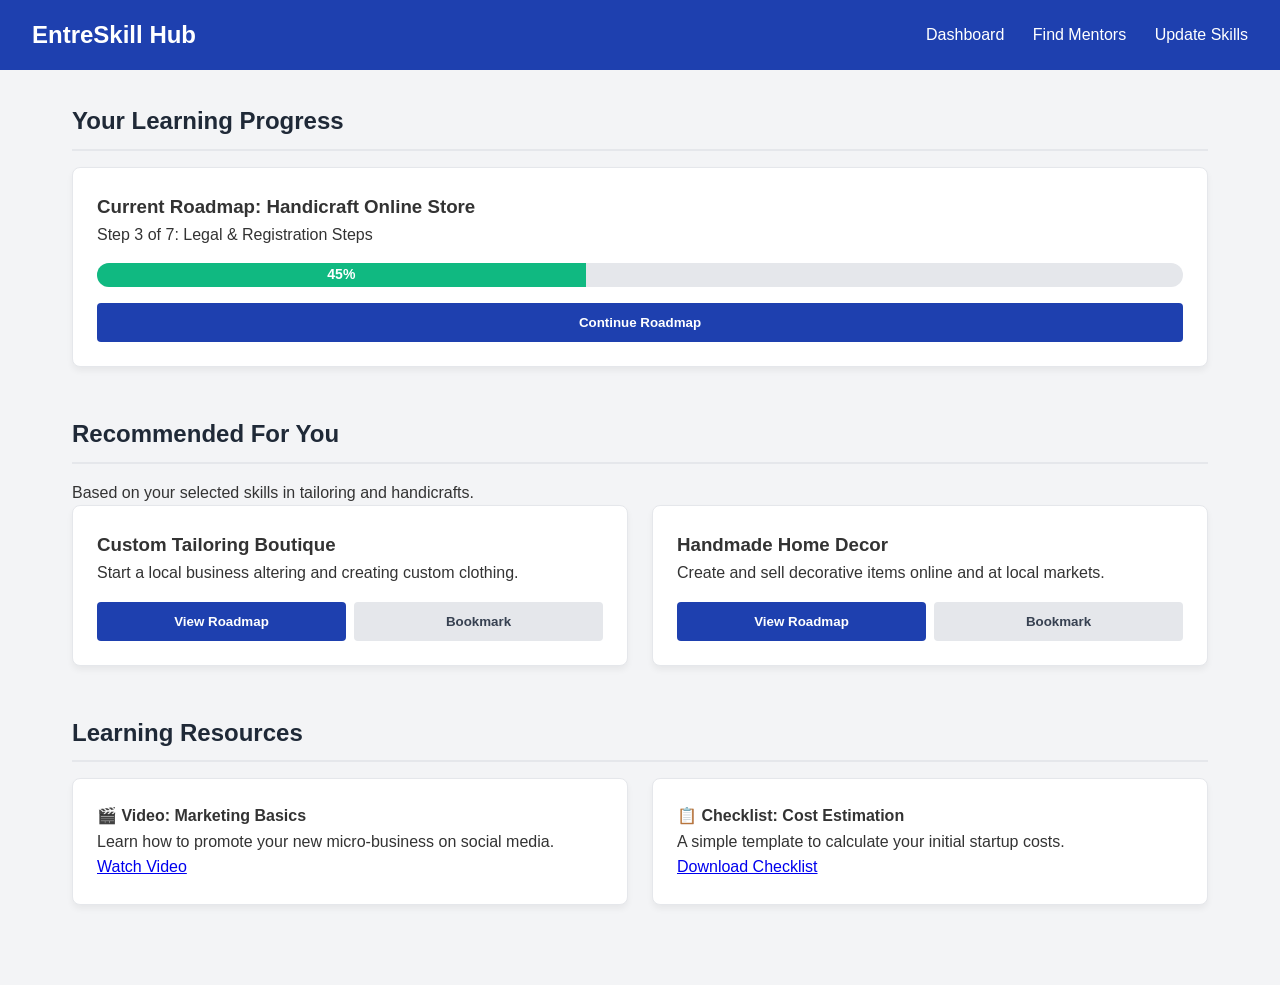
==== index.html @ ab53e3cb "Initial commit for frontend" ====
<!DOCTYPE html>
<html lang="en">
<head>
    <meta charset="UTF-8">
    <meta name="viewport" content="width=device-width, initial-scale=1.0">
    <title>Dashboard - EntreSkill Hub</title>
    <link rel="stylesheet" href="style.css">
</head>
<body>

    <nav class="navbar">
        <h1>EntreSkill Hub</h1>
        <div class="nav-links">
            <a href="index.html">Dashboard</a>
            <a href="mentors.html">Find Mentors</a>
            <a href="profiling.html">Update Skills</a>
        </div>
    </nav>

    <main class="container">
        
        <section class="dashboard-section">
            <h2>Your Learning Progress</h2>
            <div class="progress-card">
                <h3>Current Roadmap: Handicraft Online Store</h3>
                <p>Step 3 of 7: Legal & Registration Steps</p>
                
                <div class="progress-bar-background">
                    <div class="progress-bar-fill" style="width: 45%;">45%</div>
                </div>
                
                <button class="action-btn">Continue Roadmap</button>
            </div>
        </section>

        <section class="dashboard-section">
            <h2>Recommended For You</h2>
            <p>Based on your selected skills in tailoring and handicrafts.</p>
            
            <div class="card-grid">
                <div class="idea-card">
                    <h3>Custom Tailoring Boutique</h3>
                    <p>Start a local business altering and creating custom clothing.</p>
                    <div class="card-buttons">
                        <button class="action-btn">View Roadmap</button>
                        <button class="save-btn" onclick="saveIdea(this)">Bookmark</button>
                    </div>
                </div>

                <div class="idea-card">
                    <h3>Handmade Home Decor</h3>
                    <p>Create and sell decorative items online and at local markets.</p>
                    <div class="card-buttons">
                        <button class="action-btn">View Roadmap</button>
                        <button class="save-btn" onclick="saveIdea(this)">Bookmark</button>
                    </div>
                </div>
            </div>
        </section>

        <section class="dashboard-section">
            <h2>Learning Resources</h2>
            
            <div class="card-grid">
                <div class="resource-card">
                    <h4>🎬 Video: Marketing Basics</h4>
                    <p>Learn how to promote your new micro-business on social media.</p>
                    <a href="#" class="resource-link">Watch Video</a>
                </div>

                <div class="resource-card">
                    <h4>📋 Checklist: Cost Estimation</h4>
                    <p>A simple template to calculate your initial startup costs.</p>
                    <a href="#" class="resource-link">Download Checklist</a>
                </div>
            </div>
        </section>

    </main>

    <script src="script.js"></script>
</body>
</html>
---- style.css ----
/* 1. Base Setup & Reset */
* {
    margin: 0;
    padding: 0;
    box-sizing: border-box; /* Makes sure padding doesn't mess up widths */
    font-family: 'Segoe UI', Tahoma, Geneva, Verdana, sans-serif;
}

body {
    background-color: #f3f4f6; /* A soft, professional light gray */
    color: #333;
    line-height: 1.6;
}

.container {
    max-width: 1200px;
    margin: 0 auto;
    padding: 2rem;
}

/* 2. Navigation Bar */
.navbar {
    background-color: #1e40af; /* Deep trust-building blue */
    color: white;
    padding: 1rem 2rem;
    display: flex;
    justify-content: space-between;
    align-items: center;
}

.nav-links a {
    color: white;
    text-decoration: none;
    margin-left: 1.5rem;
    font-weight: 500;
}

.nav-links a:hover {
    text-decoration: underline; /* Visual feedback when hovering */
}

/* 3. Forms (Registration & Profiling) */
form {
    background: white;
    padding: 2rem;
    border-radius: 8px;
    box-shadow: 0 4px 6px rgba(0,0,0,0.05);
    max-width: 500px;
    margin-top: 1rem;
}

label {
    display: block;
    margin-bottom: 0.5rem;
    font-weight: 600;
}

input[type="text"], 
input[type="email"], 
input[type="password"], 
select {
    width: 100%;
    padding: 0.75rem;
    margin-bottom: 1.5rem;
    border: 1px solid #ccc;
    border-radius: 4px;
}

input[type="checkbox"] {
    margin-right: 0.5rem;
    transform: scale(1.2); /* Makes the checkbox slightly larger and easier to click */
}

/* 4. Dashboard Sections & Cards */
.dashboard-section {
    margin-bottom: 3rem;
}

.dashboard-section h2 {
    color: #1f2937;
    border-bottom: 2px solid #e5e7eb; /* Adds a nice divider line under headers */
    padding-bottom: 0.5rem;
    margin-bottom: 1rem;
}

.card-grid {
    display: flex;
    flex-wrap: wrap; /* Pushes cards to the next row if the screen is too small */
    gap: 1.5rem;
}

.idea-card, .resource-card, .progress-card {
    background: white;
    padding: 1.5rem;
    border-radius: 8px;
    box-shadow: 0 4px 6px rgba(0,0,0,0.05);
    flex: 1 1 300px; /* Tells the cards to grow, but shrink no smaller than 300px */
    border: 1px solid #e5e7eb;
}

/* 5. Buttons */
button {
    padding: 0.75rem 1.5rem;
    border: none;
    border-radius: 4px;
    cursor: pointer;
    font-weight: bold;
    width: 100%;
    transition: 0.3s; /* Makes color changes smooth */
}

button[type="submit"], .action-btn {
    background-color: #1e40af;
    color: white;
}

button[type="submit"]:hover, .action-btn:hover {
    background-color: #1e3a8a; /* Slightly darker blue on hover */
}

.card-buttons {
    display: flex;
    gap: 0.5rem;
    margin-top: 1rem;
}

.save-btn {
    background-color: #e5e7eb;
    color: #374151;
}

/* This is the class Javascript will add to turn the button green */
.save-btn.saved {
    background-color: #10b981; 
    color: white;
}

/* 6. Progress Bar */
.progress-bar-background {
    background-color: #e5e7eb;
    border-radius: 999px;
    height: 1.5rem;
    width: 100%;
    margin: 1rem 0;
    overflow: hidden;
}

.progress-bar-fill {
    background-color: #10b981; /* Green fill */
    height: 100%;
    color: white;
    text-align: center;
    font-size: 0.875rem;
    font-weight: bold;
}
/* Fix to put checkboxes and labels on the same line */
.checkbox-wrapper {
    display: flex;
    align-items: center; /* Vertically centers the box with the text */
    margin-bottom: 1rem;
}

.checkbox-wrapper label {
    display: inline; /* This forces the label to share the line */
    margin-bottom: 0; /* Removes extra spacing */
    margin-left: 0.5rem; /* Adds a tiny gap between the box and the text */
    font-weight: normal; /* Makes it look slightly cleaner next to a box */
}

.checkbox-wrapper input[type="checkbox"] {
    margin-bottom: 0; /* Prevents the box from floating weirdly */
}
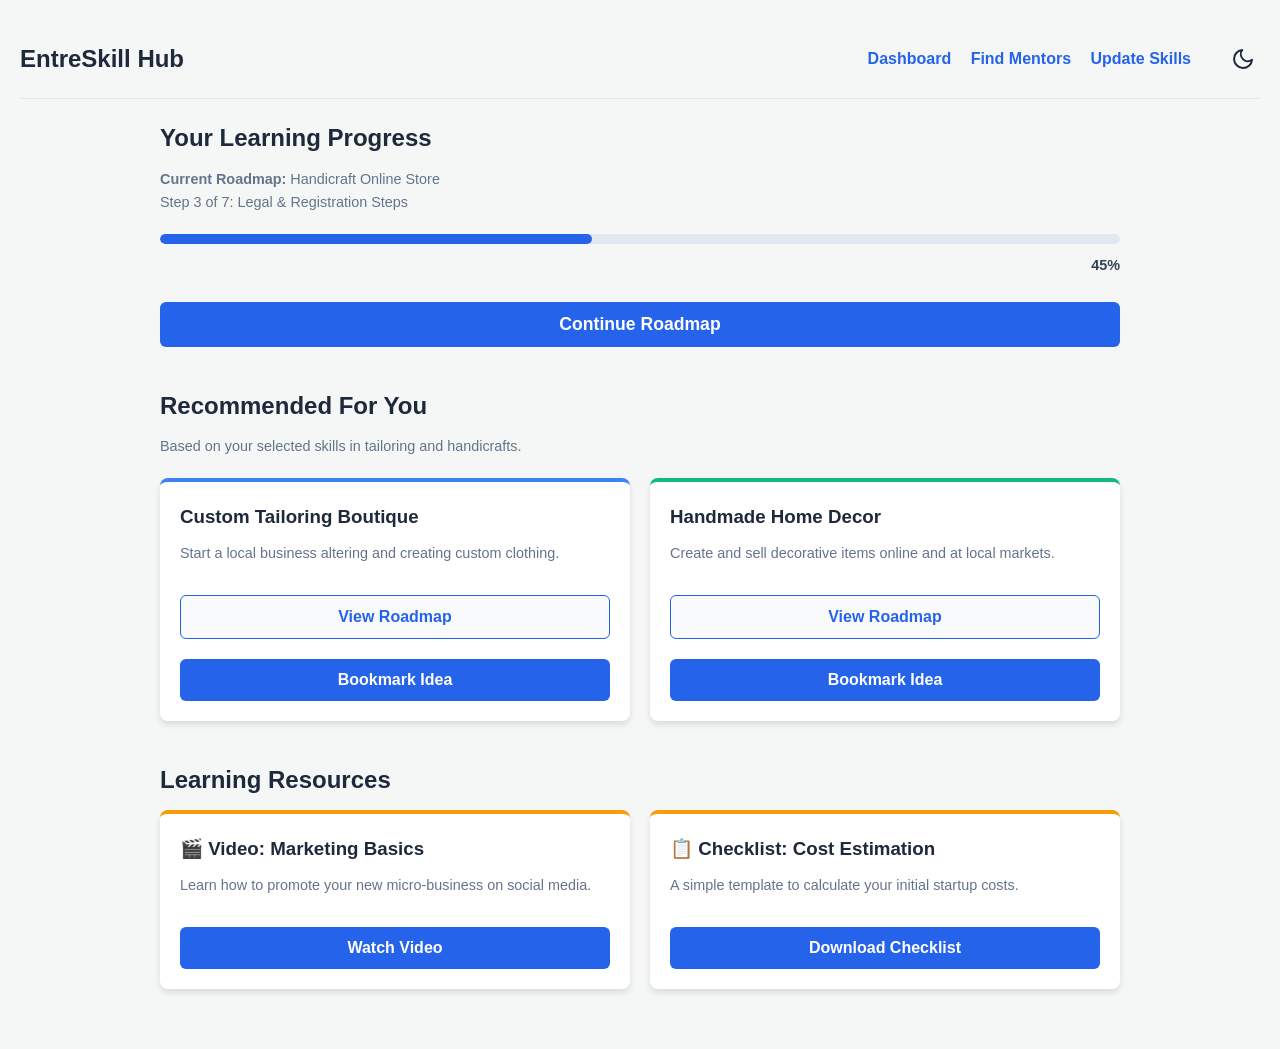
==== commit cfbc593e: "Refactored to modular JS and finalized UI" ====
--- a/index.html
+++ b/index.html
@@ -3,81 +3,75 @@
 <head>
     <meta charset="UTF-8">
     <meta name="viewport" content="width=device-width, initial-scale=1.0">
-    <title>Dashboard - EntreSkill Hub</title>
+    <title>Home - EntreSkill Hub</title>
     <link rel="stylesheet" href="style.css">
 </head>
-<body>
+<body class="dashboard-page"> <div class="universal-nav">
+        <h2>EntreSkill Hub</h2>
+        <div class="nav-right-controls">
+            <div class="links">
+                <a href="dashboard.html" class="nav-link">Dashboard</a>
+                <a href="mentors.html" class="nav-link">Find Mentors</a>
+                <a href="profiling.html" class="nav-link">Update Skills</a>
+            </div>
+            <button id="theme-toggle" class="theme-icon-btn nav-toggle-btn" aria-label="Toggle Theme">
+                <svg class="sun-icon" xmlns="http://www.w3.org/2000/svg" width="24" height="24" viewBox="0 0 24 24" fill="none" stroke="currentColor" stroke-width="2" stroke-linecap="round" stroke-linejoin="round"><circle cx="12" cy="12" r="5"></circle><line x1="12" y1="1" x2="12" y2="3"></line><line x1="12" y1="21" x2="12" y2="23"></line><line x1="4.22" y1="4.22" x2="5.64" y2="5.64"></line><line x1="18.36" y1="18.36" x2="19.78" y2="19.78"></line><line x1="1" y1="12" x2="3" y2="12"></line><line x1="21" y1="12" x2="23" y2="12"></line><line x1="4.22" y1="19.78" x2="5.64" y2="18.36"></line><line x1="18.36" y1="5.64" x2="19.78" y2="4.22"></line></svg>
+                <svg class="moon-icon" xmlns="http://www.w3.org/2000/svg" width="24" height="24" viewBox="0 0 24 24" fill="none" stroke="currentColor" stroke-width="2" stroke-linecap="round" stroke-linejoin="round"><path d="M21 12.79A9 9 0 1 1 11.21 3 7 7 0 0 0 21 12.79z"></path></svg>
+            </button>
+        </div>
+    </div>
 
-    <nav class="navbar">
-        <h1>EntreSkill Hub</h1>
-        <div class="nav-links">
-            <a href="index.html">Dashboard</a>
-            <a href="mentors.html">Find Mentors</a>
-            <a href="profiling.html">Update Skills</a>
+    <div id="toast-message" class="toast hidden"></div>
+
+    <div class="page-container">
+        
+        <h2 class="page-title title-margin">Your Learning Progress</h2>
+        <p><strong>Current Roadmap:</strong> Handicraft Online Store<br>Step 3 of 7: Legal & Registration Steps</p>
+        
+        <div class="progress-track">
+            <div class="progress-fill"></div>
         </div>
-    </nav>
+        <p class="progress-text">45%</p>
+        
+        <button class="btn btn-full">Continue Roadmap</button>
 
-    <main class="container">
+        <h2 class="page-title title-margin">Recommended For You</h2>
+        <p class="text-margin">Based on your selected skills in tailoring and handicrafts.</p>
         
-        <section class="dashboard-section">
-            <h2>Your Learning Progress</h2>
-            <div class="progress-card">
-                <h3>Current Roadmap: Handicraft Online Store</h3>
-                <p>Step 3 of 7: Legal & Registration Steps</p>
-                
-                <div class="progress-bar-background">
-                    <div class="progress-bar-fill" style="width: 45%;">45%</div>
-                </div>
-                
-                <button class="action-btn">Continue Roadmap</button>
+        <div class="grid section-margin">
+            <div class="idea-card border-blue">
+                <h3 class="title-margin">Custom Tailoring Boutique</h3>
+                <p>Start a local business altering and creating custom clothing.</p>
+                <button class="btn btn-outline">View Roadmap</button>
+                <button class="btn" onclick="saveIdeaToDB('Custom Tailoring Boutique')">Bookmark Idea</button>
             </div>
-        </section>
+            
+            <div class="idea-card border-green">
+                <h3 class="title-margin">Handmade Home Decor</h3>
+                <p>Create and sell decorative items online and at local markets.</p>
+                <button class="btn btn-outline">View Roadmap</button>
+                <button class="btn" onclick="saveIdeaToDB('Handmade Home Decor')">Bookmark Idea</button>
+            </div>
+        </div>
 
-        <section class="dashboard-section">
-            <h2>Recommended For You</h2>
-            <p>Based on your selected skills in tailoring and handicrafts.</p>
+        <h2 class="page-title title-margin">Learning Resources</h2>
+        <div class="resource-grid">
+            <div class="idea-card border-yellow resource-card">
+                <h3 class="title-margin">🎬 Video: Marketing Basics</h3>
+                <p>Learn how to promote your new micro-business on social media.</p>
+                <button class="btn">Watch Video</button>
+            </div>
             
-            <div class="card-grid">
-                <div class="idea-card">
-                    <h3>Custom Tailoring Boutique</h3>
-                    <p>Start a local business altering and creating custom clothing.</p>
-                    <div class="card-buttons">
-                        <button class="action-btn">View Roadmap</button>
-                        <button class="save-btn" onclick="saveIdea(this)">Bookmark</button>
-                    </div>
-                </div>
+            <div class="idea-card border-yellow resource-card">
+                <h3 class="title-margin">📋 Checklist: Cost Estimation</h3>
+                <p>A simple template to calculate your initial startup costs.</p>
+                <button class="btn">Download Checklist</button>
+            </div>
+        </div>
 
-                <div class="idea-card">
-                    <h3>Handmade Home Decor</h3>
-                    <p>Create and sell decorative items online and at local markets.</p>
-                    <div class="card-buttons">
-                        <button class="action-btn">View Roadmap</button>
-                        <button class="save-btn" onclick="saveIdea(this)">Bookmark</button>
-                    </div>
-                </div>
-            </div>
-        </section>
+    </div>
 
-        <section class="dashboard-section">
-            <h2>Learning Resources</h2>
-            
-            <div class="card-grid">
-                <div class="resource-card">
-                    <h4>🎬 Video: Marketing Basics</h4>
-                    <p>Learn how to promote your new micro-business on social media.</p>
-                    <a href="#" class="resource-link">Watch Video</a>
-                </div>
-
-                <div class="resource-card">
-                    <h4>📋 Checklist: Cost Estimation</h4>
-                    <p>A simple template to calculate your initial startup costs.</p>
-                    <a href="#" class="resource-link">Download Checklist</a>
-                </div>
-            </div>
-        </section>
-
-    </main>
-
-    <script src="script.js"></script>
+    <script src="global.js" defer></script>
+    <script src="dashboard.js" defer></script>
 </body>
 </html>
--- a/style.css
+++ b/style.css
@@ -1,172 +1,382 @@
-/* 1. Base Setup & Reset */
+/* ========================================== */
+/* 1. GLOBAL BASE & TYPOGRAPHY                */
+/* ========================================== */
 * {
     margin: 0;
     padding: 0;
-    box-sizing: border-box; /* Makes sure padding doesn't mess up widths */
-    font-family: 'Segoe UI', Tahoma, Geneva, Verdana, sans-serif;
-}
-
-body {
-    background-color: #f3f4f6; /* A soft, professional light gray */
+    box-sizing: border-box; /* Keeps padding inside the width */
+}
+
+/* Default Body (Centers the Auth Page) */
+body { 
+    font-family: Arial, 'Segoe UI', sans-serif; 
+    background-color: #f4f7f6; 
     color: #333;
     line-height: 1.6;
-}
-
-.container {
-    max-width: 1200px;
-    margin: 0 auto;
-    padding: 2rem;
-}
-
-/* 2. Navigation Bar */
-.navbar {
-    background-color: #1e40af; /* Deep trust-building blue */
-    color: white;
-    padding: 1rem 2rem;
-    display: flex;
-    justify-content: space-between;
-    align-items: center;
-}
-
-.nav-links a {
-    color: white;
-    text-decoration: none;
-    margin-left: 1.5rem;
-    font-weight: 500;
-}
-
-.nav-links a:hover {
-    text-decoration: underline; /* Visual feedback when hovering */
-}
-
-/* 3. Forms (Registration & Profiling) */
-form {
-    background: white;
-    padding: 2rem;
-    border-radius: 8px;
-    box-shadow: 0 4px 6px rgba(0,0,0,0.05);
-    max-width: 500px;
-    margin-top: 1rem;
-}
-
-label {
-    display: block;
-    margin-bottom: 0.5rem;
-    font-weight: 600;
-}
-
+    display: flex; 
+    justify-content: center; 
+    align-items: center; 
+    min-height: 100vh; 
+}
+
+/* Override Flexbox for all other dashboard/internal pages */
+body.dashboard-page, 
+body.mentor-page, 
+body.admin-page, 
+body.progress-page, 
+body.roadmap-page { 
+    display: block !important; 
+    padding: 20px; 
+}
+
+h2 { margin-top: 0; color: #1e293b; }
+p { color: #64748b; font-size: 0.9em; margin-bottom: 20px; }
+.hidden { display: none; }
+
+
+/* ========================================== */
+/* 2. GLOBAL FORMS, INPUTS & BUTTONS          */
+/* ========================================== */
+
+/* Standardized Text Inputs */
 input[type="text"], 
 input[type="email"], 
 input[type="password"], 
 select {
     width: 100%;
-    padding: 0.75rem;
-    margin-bottom: 1.5rem;
+    padding: 12px;
+    margin: 10px 0;
     border: 1px solid #ccc;
-    border-radius: 4px;
-}
-
-input[type="checkbox"] {
-    margin-right: 0.5rem;
-    transform: scale(1.2); /* Makes the checkbox slightly larger and easier to click */
-}
-
-/* 4. Dashboard Sections & Cards */
-.dashboard-section {
-    margin-bottom: 3rem;
-}
-
-.dashboard-section h2 {
-    color: #1f2937;
-    border-bottom: 2px solid #e5e7eb; /* Adds a nice divider line under headers */
-    padding-bottom: 0.5rem;
-    margin-bottom: 1rem;
-}
-
-.card-grid {
+    border-radius: 6px;
+    font-size: 1em;
+}
+
+/* Checkbox and Radio Adjustments */
+input[type="checkbox"], 
+input[type="radio"] {
+    width: auto; 
+    margin: 0 10px 0 0; 
+    cursor: pointer;
+    transform: scale(1.2);
+}
+
+/* Standardized Buttons */
+button { 
+    width: 100%; 
+    padding: 12px 15px; 
+    border: none; 
+    border-radius: 6px; 
+    cursor: pointer; 
+    font-weight: bold; 
+    background-color: #2563eb; 
+    color: white; 
+    font-size: 1em;
+    transition: 0.3s ease; 
+    margin-top: 10px; 
+}
+
+button:hover { 
+    background-color: #1d4ed8; 
+}
+
+/* Used when an idea is successfully saved */
+button.saved, .btn-accept { background-color: #10b981 !important; color: white; }
+button.saved:hover, .btn-accept:hover { background-color: #059669 !important; }
+
+.btn-decline, .btn-reject { background: #ef4444 !important; color: white; }
+.btn-decline:hover, .btn-reject:hover { background: #dc2626 !important; }
+
+/* Custom Pop-up Notification (Toast) */
+.toast {
+    position: fixed;
+    top: 20px;
+    left: 50%;
+    transform: translateX(-50%);
+    padding: 15px 25px;
+    border-radius: 8px;
+    color: white;
+    font-weight: bold;
+    box-shadow: 0 4px 10px rgba(0,0,0,0.2);
+    z-index: 1000;
+    transition: opacity 0.4s ease, top 0.4s ease;
+    text-align: center;
+    min-width: 250px;
+}
+.toast.hidden { opacity: 0; top: -50px; pointer-events: none; }
+.toast.success { background-color: #10b981; } 
+.toast.error { background-color: #ef4444; }   
+
+
+/* ========================================== */
+/* 3. AUTHENTICATION PAGE (auth.html)         */
+/* ========================================== */
+.auth-container { 
+    background: white; 
+    padding: 40px 30px; 
+    border-radius: 10px; 
+    box-shadow: 0 10px 15px rgba(0,0,0,0.1); 
+    width: 100%; 
+    max-width: 550px; 
+    text-align: center; 
+}
+
+.password-wrapper { position: relative; width: 100%; margin: 10px 0; }
+.password-wrapper input { margin: 0; padding-right: 40px; }
+.toggle-password {
+    position: absolute; right: 12px; top: 50%; transform: translateY(-50%);
+    cursor: pointer; display: flex; align-items: center; transition: 0.3s;
+}
+.toggle-password:hover { opacity: 0.7; }
+
+.toggle-text { margin-top: 20px; font-size: 0.9em; color: #555; }
+.toggle-text a { color: #2563eb; cursor: pointer; text-decoration: none; font-weight: bold; }
+.toggle-text a:hover { text-decoration: underline; }
+
+.divider { margin: 20px 0; color: #aaa; font-size: 0.9em; position: relative; }
+.divider::before, .divider::after { content: ""; position: absolute; top: 50%; width: 40%; height: 1px; background: #ddd; }
+.divider::before { left: 0; }
+.divider::after { right: 0; }
+
+.google-btn { background-color: white; color: #333; border: 1px solid #ccc; display: flex; justify-content: center; align-items: center; gap: 10px; }
+.google-btn:hover { background-color: #f8fafc; }
+
+
+/* ========================================== */
+/* 4. DASHBOARD & NAVIGATION                  */
+/* ========================================== */
+.nav { margin-bottom: 30px; }
+.nav a { margin-right: 15px; text-decoration: none; color: #2563eb; font-weight: bold; }
+
+.grid { display: grid; grid-template-columns: repeat(auto-fit, minmax(300px, 1fr)); gap: 20px; }
+.idea-card { background: white; padding: 20px; border-radius: 8px; box-shadow: 0 4px 6px rgba(0,0,0,0.1); }
+.idea-card h3 { color: #1e293b; margin-top: 0; }
+.video-container { margin: 15px 0; }
+iframe { width: 100%; height: 200px; border-radius: 6px; border: none; }
+
+
+/* ========================================== */
+/* 5. MENTOR PORTAL                           */
+/* ========================================== */
+.mentor-nav { background: #1e293b; padding: 20px; box-shadow: 0 2px 4px rgba(0,0,0,0.05); margin-bottom: 20px; color: white; display: flex; justify-content: space-between; align-items: center;}
+.mentor-nav h2 { margin: 0; color: white; }
+.mentor-nav .links a { margin-left: 20px; text-decoration: none; color: #94a3b8; font-weight: bold; transition: 0.2s; }
+.mentor-nav .links a:hover { color: white; }
+
+.mentor-container { display: flex; gap: 30px; max-width: 1000px; margin: 40px auto; padding: 0 20px; flex-wrap: wrap; }
+.panel { flex: 1; min-width: 300px; background: white; padding: 25px; border-radius: 10px; box-shadow: 0 4px 6px rgba(0,0,0,0.1); }
+.panel h3 { border-bottom: 2px solid #10b981; padding-bottom: 10px; color: #1e293b; margin-top: 0; }
+
+.request-card { background: #f8fafc; padding: 15px; margin-bottom: 15px; border-left: 4px solid #f59e0b; border-radius: 4px; transition: 0.3s; }
+.request-card h4 { margin: 0 0 5px 0; color: #334155; }
+.request-card p { margin: 0 0 5px 0; font-size: 0.9em; color: #64748b; }
+.btn-group { display: flex; gap: 10px; margin-top: 15px; }
+
+
+/* ========================================== */
+/* 6. ADMIN DASHBOARD                         */
+/* ========================================== */
+body.admin-page { background-color: #f1f5f9; }
+.admin-nav { background: #7463c1; padding: 20px; box-shadow: 0 2px 4px rgba(0,0,0,0.1); margin-bottom: 20px; color: white; display: flex; justify-content: space-between; align-items: center;}
+.admin-nav h2 { margin: 0; color: #f8fafc; font-size: 1.5em; }
+.admin-nav .links a { margin-left: 20px; text-decoration: none; color: #94a3b8; font-weight: bold; transition: 0.2s; }
+.admin-nav .links a:hover { color: white; }
+
+.admin-container { max-width: 1100px; margin: 0 auto; padding: 20px; }
+.stats-grid { display: flex; gap: 20px; margin-bottom: 30px; flex-wrap: wrap; }
+.stat-card { flex: 1; min-width: 200px; background: white; padding: 20px; border-radius: 8px; border-top: 4px solid #3b82f6; box-shadow: 0 4px 6px rgba(0,0,0,0.05); text-align: center; }
+.stat-card.blue { border-top-color: #3b82f6; }
+.stat-card.green { border-top-color: #10b981; }
+.stat-card.yellow { border-top-color: #f59e0b; }
+.stat-card h3 { margin: 0; color: #64748b; font-size: 1em; text-transform: uppercase; }
+.stat-card .number { font-size: 2.5em; font-weight: bold; color: #0f172a; margin: 10px 0 0 0; }
+
+.admin-panels { display: flex; gap: 30px; flex-wrap: wrap; }
+.admin-list-item { display: flex; justify-content: space-between; align-items: center; padding: 15px 0; border-bottom: 1px solid #f1f5f9; }
+.admin-list-item:last-child { border-bottom: none; }
+.user-info h4 { margin: 0 0 5px 0; color: #334155; }
+.user-info p { margin: 0; font-size: 0.85em; color: #64748b; }
+
+
+/* ========================================== */
+/* 7. PROGRESS & ROADMAP PAGES                */
+/* ========================================== */
+.progress-container { display: flex; flex-wrap: wrap; gap: 30px; max-width: 1000px; margin: 40px auto; padding: 0 20px; }
+.progress-column { flex: 1; min-width: 300px; background: white; padding: 20px; border-radius: 10px; box-shadow: 0 4px 6px rgba(0,0,0,0.1); }
+.progress-column h3 { border-bottom: 2px solid #2563eb; padding-bottom: 10px; color: #1e293b; }
+.item-card { background: #f8fafc; padding: 15px; margin-bottom: 15px; border-left: 4px solid #10b981; border-radius: 4px; }
+.item-card h4 { margin: 0 0 5px 0; color: #334155; }
+.item-card p { margin: 0; font-size: 0.85em; color: #64748b; }
+
+.roadmap-container { max-width: 800px; margin: 40px auto; background: white; padding: 30px; border-radius: 10px; box-shadow: 0 4px 10px rgba(0,0,0,0.1); }
+#roadmap-title { color: #1e293b; margin-top: 0; }
+#roadmap-intro { color: #64748b; font-size: 1.1em; margin-bottom: 30px; border-bottom: 1px solid #e2e8f0; padding-bottom: 20px; }
+.step-card { border-left: 4px solid #2563eb; background: #f8fafc; padding: 15px 20px; margin-bottom: 20px; border-radius: 4px; }
+.step-card h3 { margin-top: 0; color: #1e293b; display: flex; align-items: center; gap: 10px; font-size: 1.2em; }
+.step-number { background: #2563eb; color: white; border-radius: 50%; min-width: 30px; height: 30px; display: flex; justify-content: center; align-items: center; font-size: 0.9em; }
+.step-card p { margin-bottom: 0; line-height: 1.5; color: #334155; }
+
+
+/* ========================================== */
+/* 8. GLOBAL THEME MANAGER (DARK MODE)        */
+/* ========================================== */
+
+/* The Sun/Moon Toggle Button */
+.theme-icon-btn { background: transparent; border: none; cursor: pointer; color: #1e293b; display: flex; align-items: center; justify-content: center; padding: 8px; border-radius: 50%; width: auto; margin: 0; }
+.theme-icon-btn:hover { background-color: rgba(0, 0, 0, 0.1); }
+.sun-icon { display: none; }
+.moon-icon { display: block; }
+
+/* The Dark Mode Overrides */
+body.dark-mode { background-color: #0f172a !important; color: #f8fafc !important; }
+body.dark-mode h1, body.dark-mode h2, body.dark-mode h3, body.dark-mode p, body.dark-mode span { color: #f8fafc !important; }
+
+/* Making all the white cards/boxes turn dark */
+body.dark-mode .idea-card,
+body.dark-mode .auth-container,
+body.dark-mode .panel,
+body.dark-mode .stat-card,
+body.dark-mode .progress-column, 
+body.dark-mode .roadmap-container {
+    background-color: #1e293b !important;
+    box-shadow: 0 4px 10px rgba(0, 0, 0, 0.5) !important;
+    border: 1px solid #334155 !important;
+}
+
+/* Secondary dark backgrounds for inner elements */
+body.dark-mode .item-card, 
+body.dark-mode .step-card,
+body.dark-mode .request-card { 
+    background-color: #0f172a !important; 
+    color: #f8fafc; 
+}
+
+/* Fix text and links in dark mode */
+body.dark-mode .nav a { color: #60a5fa !important; }
+body.dark-mode .item-card h4, body.dark-mode .step-card h3 { color: #f8fafc !important; }
+body.dark-mode .progress-column h3 { border-bottom-color: #3b82f6; }
+body.dark-mode #roadmap-intro { border-bottom-color: #334155; }
+
+/* Switch the Icon in dark mode */
+body.dark-mode .theme-icon-btn { color: #f8fafc; }
+body.dark-mode .theme-icon-btn:hover { background-color: rgba(255, 255, 255, 0.1); }
+body.dark-mode .sun-icon { display: block; }
+body.dark-mode .moon-icon { display: none; }
+
+/* Fix for the Google Button in Dark Mode (Prevents invisible text) */
+body.dark-mode .google-btn {
+    background-color: #334155 !important;
+    color: #f8fafc !important;
+    border-color: #475569 !important;
+}
+
+body.dark-mode .google-btn:hover {
+    background-color: #475569 !important;
+}
+
+/* (Optional) If you are using the official Google iframe snippet in auth.html */
+body.dark-mode .g_id_signin iframe {
+    color-scheme: light; /* Forces the iframe to keep its original text color so it doesn't vanish */
+}
+/* ========================================== */
+/* 9. UNIVERSAL UTILITY CLASSES               */
+/* ========================================== */
+
+/* Universal Navigation Layout */
+.universal-nav { 
+    display: flex; 
+    justify-content: space-between; 
+    align-items: center; 
+    background: transparent; 
+    padding: 20px 0; 
+    margin-bottom: 20px; 
+    border-bottom: 1px solid #e2e8f0; 
+}
+.universal-nav h2 { margin: 0; font-size: 1.5em; }
+.nav-right-controls { display: flex; align-items: center; gap: 20px; }
+.nav-link { text-decoration: none; font-weight: bold; margin-right: 15px; color: #2563eb; }
+.nav-link.active { color: #10b981; }
+
+/* Main Centered Content Container */
+.page-container { 
+    max-width: 1000px; 
+    margin: 0 auto; 
+    padding: 0 20px; 
+}
+.page-title { margin-bottom: 10px; }
+
+/* Floating Dark Mode Button (For Login/Register) */
+.floating-toggle-container { 
+    position: absolute; 
+    top: 20px; 
+    right: 20px; 
+}
+.nav-toggle-btn { margin: 0; padding: 5px; }
+
+/* Clean Form Groups */
+.input-group { text-align: left; margin-bottom: 5px; }
+.input-group label { font-weight: bold; }
+
+/* Mentor Card Colored Borders */
+.border-blue { border-top: 4px solid #3b82f6; }
+.border-green { border-top: 4px solid #10b981; }
+.border-yellow { border-top: 4px solid #f59e0b; }
+
+/* Progress Bar Styles */
+.progress-track {
+    background: #e2e8f0;
+    border-radius: 8px;
+    height: 10px;
+    width: 100%;
+    margin-bottom: 10px;
+    overflow: hidden;
+}
+.progress-fill {
+    background: #2563eb;
+    height: 10px;
+    border-radius: 8px;
+    width: 45%; /* This can be updated dynamically via JavaScript later */
+}
+.progress-text {
+    text-align: right;
+    font-weight: bold;
+    margin-bottom: 15px;
+    color: #334155;
+}
+
+/* Specific Button Styles */
+.btn-full {
+    width: 100%;
+    margin-bottom: 40px;
+    padding: 12px;
+    font-size: 1.1em;
+}
+.btn-outline {
+    margin-bottom: 10px;
+    background: #f8fafc;
+    color: #2563eb;
+    border: 1px solid #2563eb;
+}
+.btn-outline:hover {
+    background: #e2e8f0;
+}
+
+/* Layout & Spacing Classes */
+.section-margin { margin-bottom: 40px; }
+.text-margin { margin-bottom: 20px; }
+.title-margin { margin-bottom: 10px; }
+.resource-grid {
     display: flex;
-    flex-wrap: wrap; /* Pushes cards to the next row if the screen is too small */
-    gap: 1.5rem;
-}
-
-.idea-card, .resource-card, .progress-card {
-    background: white;
-    padding: 1.5rem;
-    border-radius: 8px;
-    box-shadow: 0 4px 6px rgba(0,0,0,0.05);
-    flex: 1 1 300px; /* Tells the cards to grow, but shrink no smaller than 300px */
-    border: 1px solid #e5e7eb;
-}
-
-/* 5. Buttons */
-button {
-    padding: 0.75rem 1.5rem;
-    border: none;
-    border-radius: 4px;
-    cursor: pointer;
-    font-weight: bold;
-    width: 100%;
-    transition: 0.3s; /* Makes color changes smooth */
-}
-
-button[type="submit"], .action-btn {
-    background-color: #1e40af;
-    color: white;
-}
-
-button[type="submit"]:hover, .action-btn:hover {
-    background-color: #1e3a8a; /* Slightly darker blue on hover */
-}
-
-.card-buttons {
-    display: flex;
-    gap: 0.5rem;
-    margin-top: 1rem;
-}
-
-.save-btn {
-    background-color: #e5e7eb;
-    color: #374151;
-}
-
-/* This is the class Javascript will add to turn the button green */
-.save-btn.saved {
-    background-color: #10b981; 
-    color: white;
-}
-
-/* 6. Progress Bar */
-.progress-bar-background {
-    background-color: #e5e7eb;
-    border-radius: 999px;
-    height: 1.5rem;
-    width: 100%;
-    margin: 1rem 0;
-    overflow: hidden;
-}
-
-.progress-bar-fill {
-    background-color: #10b981; /* Green fill */
-    height: 100%;
-    color: white;
-    text-align: center;
-    font-size: 0.875rem;
-    font-weight: bold;
-}
-/* Fix to put checkboxes and labels on the same line */
-.checkbox-wrapper {
-    display: flex;
-    align-items: center; /* Vertically centers the box with the text */
-    margin-bottom: 1rem;
-}
-
-.checkbox-wrapper label {
-    display: inline; /* This forces the label to share the line */
-    margin-bottom: 0; /* Removes extra spacing */
-    margin-left: 0.5rem; /* Adds a tiny gap between the box and the text */
-    font-weight: normal; /* Makes it look slightly cleaner next to a box */
-}
-
-.checkbox-wrapper input[type="checkbox"] {
-    margin-bottom: 0; /* Prevents the box from floating weirdly */
-}+    gap: 20px;
+    flex-wrap: wrap;
+    margin-bottom: 40px;
+}
+.resource-card {
+    flex: 1;
+    min-width: 250px;
+}
+
+/* Dark Mode Overrides for the new elements */
+body.dark-mode .progress-track { background: #334155; }
+body.dark-mode .progress-text { color: #f8fafc; }
+body.dark-mode .btn-outline { background: transparent; color: #60a5fa; border-color: #60a5fa; }
+body.dark-mode .btn-outline:hover { background: rgba(96, 165, 250, 0.1); }
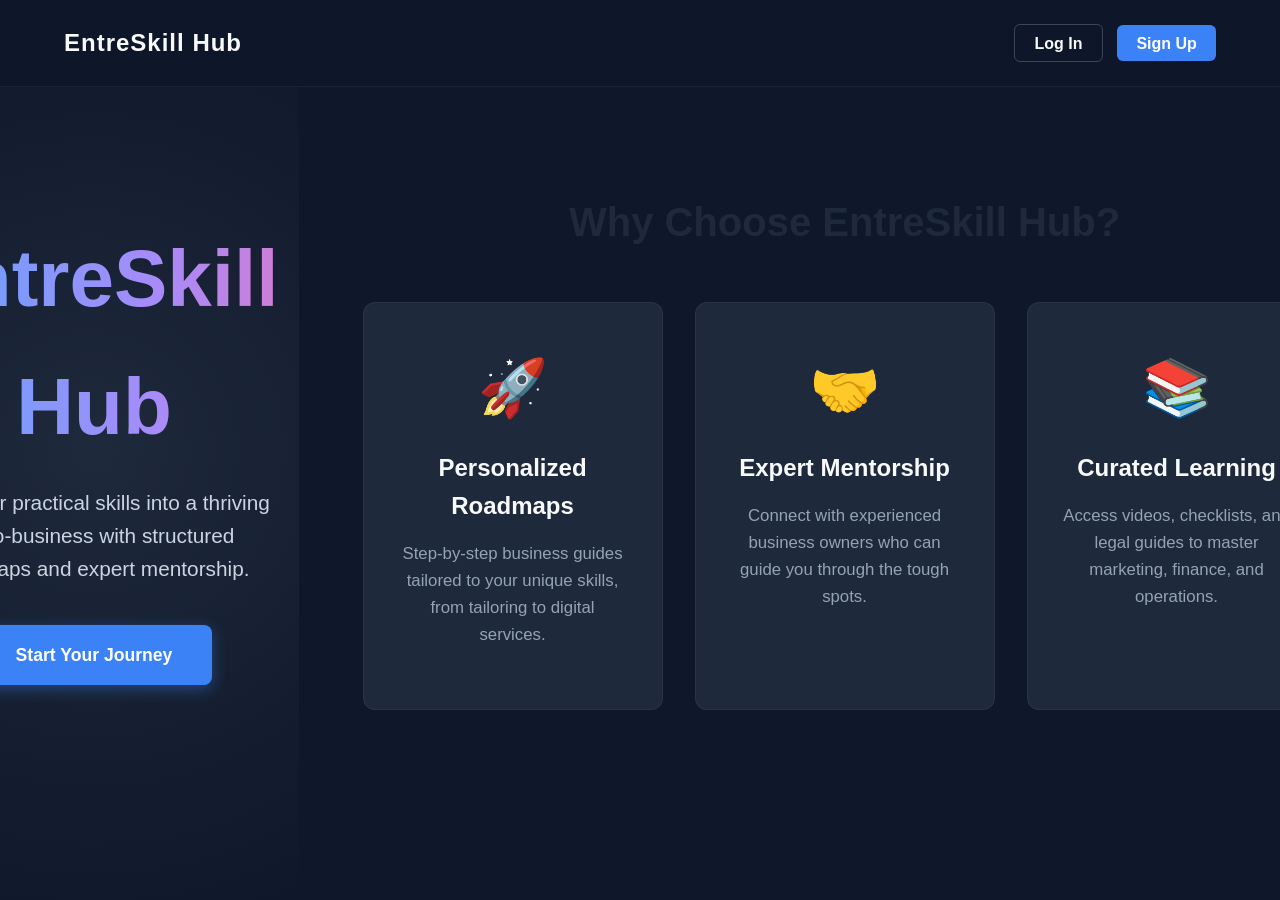
==== commit 610ea36f: "Added Google Auth to Register and updated home page" ====
--- a/index.html
+++ b/index.html
@@ -3,75 +3,51 @@
 <head>
     <meta charset="UTF-8">
     <meta name="viewport" content="width=device-width, initial-scale=1.0">
-    <title>Home - EntreSkill Hub</title>
-    <link rel="stylesheet" href="style.css">
+    <title>EntreSkill Hub | Skill-to-Startup Platform</title>
+    <link rel="stylesheet" href="style.css"> 
 </head>
-<body class="dashboard-page"> <div class="universal-nav">
-        <h2>EntreSkill Hub</h2>
-        <div class="nav-right-controls">
-            <div class="links">
-                <a href="dashboard.html" class="nav-link">Dashboard</a>
-                <a href="mentors.html" class="nav-link">Find Mentors</a>
-                <a href="profiling.html" class="nav-link">Update Skills</a>
+<body class="landing-page">
+
+    <nav class="navbar">
+        <div class="logo">EntreSkill Hub</div>
+        <div class="nav-links">
+            <a href="auth.html" class="nav-btn login-btn">Log In</a>
+            <a href="register.html" class="nav-btn signup-btn">Sign Up</a>
+        </div>
+        
+    </nav>
+
+    <header class="hero">
+        <div class="hero-content">
+            <h1 class="animated-title">EntreSkill Hub</h1>
+            <p class="tagline">Turn your practical skills into a thriving micro-business with structured roadmaps and expert mentorship.</p>
+            <div class="cta-buttons">
+                <a href="register.html" class="btn btn-primary">Start Your Journey</a>
+                
+        </div>
+    </header>
+
+    <section id="features" class="features-section">
+        <h2>Why Choose EntreSkill Hub?</h2>
+        <div class="feature-grid">
+            <div class="feature-card">
+                <div class="icon">🚀</div>
+                <h3>Personalized Roadmaps</h3>
+                <p>Step-by-step business guides tailored to your unique skills, from tailoring to digital services.</p>
             </div>
-            <button id="theme-toggle" class="theme-icon-btn nav-toggle-btn" aria-label="Toggle Theme">
-                <svg class="sun-icon" xmlns="http://www.w3.org/2000/svg" width="24" height="24" viewBox="0 0 24 24" fill="none" stroke="currentColor" stroke-width="2" stroke-linecap="round" stroke-linejoin="round"><circle cx="12" cy="12" r="5"></circle><line x1="12" y1="1" x2="12" y2="3"></line><line x1="12" y1="21" x2="12" y2="23"></line><line x1="4.22" y1="4.22" x2="5.64" y2="5.64"></line><line x1="18.36" y1="18.36" x2="19.78" y2="19.78"></line><line x1="1" y1="12" x2="3" y2="12"></line><line x1="21" y1="12" x2="23" y2="12"></line><line x1="4.22" y1="19.78" x2="5.64" y2="18.36"></line><line x1="18.36" y1="5.64" x2="19.78" y2="4.22"></line></svg>
-                <svg class="moon-icon" xmlns="http://www.w3.org/2000/svg" width="24" height="24" viewBox="0 0 24 24" fill="none" stroke="currentColor" stroke-width="2" stroke-linecap="round" stroke-linejoin="round"><path d="M21 12.79A9 9 0 1 1 11.21 3 7 7 0 0 0 21 12.79z"></path></svg>
-            </button>
-        </div>
-    </div>
-
-    <div id="toast-message" class="toast hidden"></div>
-
-    <div class="page-container">
-        
-        <h2 class="page-title title-margin">Your Learning Progress</h2>
-        <p><strong>Current Roadmap:</strong> Handicraft Online Store<br>Step 3 of 7: Legal & Registration Steps</p>
-        
-        <div class="progress-track">
-            <div class="progress-fill"></div>
-        </div>
-        <p class="progress-text">45%</p>
-        
-        <button class="btn btn-full">Continue Roadmap</button>
-
-        <h2 class="page-title title-margin">Recommended For You</h2>
-        <p class="text-margin">Based on your selected skills in tailoring and handicrafts.</p>
-        
-        <div class="grid section-margin">
-            <div class="idea-card border-blue">
-                <h3 class="title-margin">Custom Tailoring Boutique</h3>
-                <p>Start a local business altering and creating custom clothing.</p>
-                <button class="btn btn-outline">View Roadmap</button>
-                <button class="btn" onclick="saveIdeaToDB('Custom Tailoring Boutique')">Bookmark Idea</button>
+            <div class="feature-card">
+                <div class="icon">🤝</div>
+                <h3>Expert Mentorship</h3>
+                <p>Connect with experienced business owners who can guide you through the tough spots.</p>
             </div>
-            
-            <div class="idea-card border-green">
-                <h3 class="title-margin">Handmade Home Decor</h3>
-                <p>Create and sell decorative items online and at local markets.</p>
-                <button class="btn btn-outline">View Roadmap</button>
-                <button class="btn" onclick="saveIdeaToDB('Handmade Home Decor')">Bookmark Idea</button>
+            <div class="feature-card">
+                <div class="icon">📚</div>
+                <h3>Curated Learning</h3>
+                <p>Access videos, checklists, and legal guides to master marketing, finance, and operations.</p>
             </div>
         </div>
-
-        <h2 class="page-title title-margin">Learning Resources</h2>
-        <div class="resource-grid">
-            <div class="idea-card border-yellow resource-card">
-                <h3 class="title-margin">🎬 Video: Marketing Basics</h3>
-                <p>Learn how to promote your new micro-business on social media.</p>
-                <button class="btn">Watch Video</button>
-            </div>
-            
-            <div class="idea-card border-yellow resource-card">
-                <h3 class="title-margin">📋 Checklist: Cost Estimation</h3>
-                <p>A simple template to calculate your initial startup costs.</p>
-                <button class="btn">Download Checklist</button>
-            </div>
-        </div>
-
-    </div>
-
+    </section>
     <script src="global.js" defer></script>
-    <script src="dashboard.js" defer></script>
+    <script src="landing.js" defer></script>
 </body>
 </html>
--- a/style.css
+++ b/style.css
@@ -379,4 +379,164 @@
 body.dark-mode .progress-track { background: #334155; }
 body.dark-mode .progress-text { color: #f8fafc; }
 body.dark-mode .btn-outline { background: transparent; color: #60a5fa; border-color: #60a5fa; }
-body.dark-mode .btn-outline:hover { background: rgba(96, 165, 250, 0.1); }+body.dark-mode .btn-outline:hover { background: rgba(96, 165, 250, 0.1); }
+
+/* =========================================
+   LANDING PAGE STYLES 
+   ========================================= */
+.landing-page {
+    margin: 0;
+    padding: 0;
+    font-family: 'Segoe UI', Tahoma, Geneva, Verdana, sans-serif;
+    background-color: #0f172a; /* Deep modern dark blue */
+    color: #f8fafc;
+    scroll-behavior: smooth;
+}
+
+/* Navbar */
+.landing-page .navbar {
+    display: flex;
+    justify-content: space-between;
+    align-items: center;
+    padding: 1.5rem 5%;
+    background: rgba(15, 23, 42, 0.9);
+    backdrop-filter: blur(10px);
+    position: fixed;
+    top: 0;
+    width: 100%;
+    box-sizing: border-box;
+    z-index: 1000;
+    border-bottom: 1px solid rgba(255,255,255,0.05);
+}
+.landing-page .logo {
+    font-size: 1.5rem;
+    font-weight: 800;
+    letter-spacing: 1px;
+}
+.landing-page .nav-btn {
+    text-decoration: none;
+    padding: 0.6rem 1.2rem;
+    border-radius: 6px;
+    font-weight: bold;
+    margin-left: 10px;
+    transition: all 0.3s ease;
+}
+.landing-page .login-btn {
+    color: #f8fafc;
+    border: 1px solid rgba(255,255,255,0.2);
+}
+.landing-page .login-btn:hover { background: rgba(255,255,255,0.1); }
+.landing-page .signup-btn {
+    background: #3b82f6; /* Bright Blue */
+    color: white;
+}
+.landing-page .signup-btn:hover { background: #2563eb; }
+
+/* Hero Section */
+.landing-page .hero {
+    height: 100vh;
+    display: flex;
+    flex-direction: column;
+    justify-content: center;
+    align-items: center;
+    text-align: center;
+    padding: 0 20px;
+    background: radial-gradient(circle at center, #1e293b 0%, #0f172a 100%);
+}
+.landing-page .animated-title {
+    font-size: 5rem;
+    margin-bottom: 15px;
+    /* This creates the animated gradient text effect */
+    background: linear-gradient(90deg, #60a5fa, #a78bfa, #f472b6, #60a5fa);
+    -webkit-background-clip: text;
+    -webkit-text-fill-color: transparent;
+    background-size: 200% auto;
+    animation: textShine 4s linear infinite;
+}
+.landing-page .tagline {
+    font-size: 1.3rem;
+    color: #cbd5e1;
+    max-width: 600px;
+    margin-bottom: 40px;
+    line-height: 1.6;
+    opacity: 0;
+    transform: translateY(20px);
+    animation: fadeUp 1s ease forwards 0.5s;
+}
+.landing-page .cta-buttons {
+    opacity: 0;
+    transform: translateY(20px);
+    animation: fadeUp 1s ease forwards 0.8s;
+}
+.landing-page .btn {
+    display: inline-block;
+    text-decoration: none;
+    padding: 1rem 2.5rem;
+    border-radius: 8px;
+    font-size: 1.1rem;
+    font-weight: 600;
+    margin: 0 10px;
+    transition: transform 0.2s, box-shadow 0.2s;
+}
+.landing-page .btn-primary {
+    background: #3b82f6;
+    color: white;
+    box-shadow: 0 4px 15px rgba(59, 130, 246, 0.4);
+}
+.landing-page .btn-primary:hover {
+    transform: translateY(-3px);
+    box-shadow: 0 6px 20px rgba(59, 130, 246, 0.6);
+}
+.landing-page .btn-secondary {
+    background: #1e293b;
+    color: white;
+    border: 1px solid rgba(255,255,255,0.1);
+}
+.landing-page .btn-secondary:hover { background: #334155; }
+
+/* Features Section */
+.landing-page .features-section {
+    padding: 6rem 5%;
+    text-align: center;
+}
+.landing-page .features-section h2 {
+    font-size: 2.5rem;
+    margin-bottom: 3rem;
+}
+.landing-page .feature-grid {
+    display: grid;
+    grid-template-columns: repeat(auto-fit, minmax(300px, 1fr));
+    gap: 2rem;
+    max-width: 1200px;
+    margin: 0 auto;
+}
+.landing-page .feature-card {
+    background: #1e293b;
+    padding: 2.5rem 2rem;
+    border-radius: 12px;
+    border: 1px solid rgba(255,255,255,0.05);
+    transition: transform 0.3s, box-shadow 0.3s;
+    opacity: 0; /* Hidden initially for JS animation */
+    transform: translateY(30px);
+}
+.landing-page .feature-card.visible {
+    opacity: 1;
+    transform: translateY(0);
+    transition: all 0.8s ease;
+}
+.landing-page .feature-card:hover {
+    transform: translateY(-8px);
+    box-shadow: 0 15px 30px rgba(0,0,0,0.4);
+}
+.landing-page .feature-card .icon { font-size: 3.5rem; margin-bottom: 1rem; }
+.landing-page .feature-card h3 { font-size: 1.5rem; margin-bottom: 1rem; color: #f8fafc; }
+.landing-page .feature-card p { color: #94a3b8; line-height: 1.6; font-size: 1.05rem; }
+
+/* Animation Keyframes */
+@keyframes textShine {
+    to { background-position: 200% center; }
+}
+@keyframes fadeUp {
+    to { opacity: 1; transform: translateY(0); }
+}
+
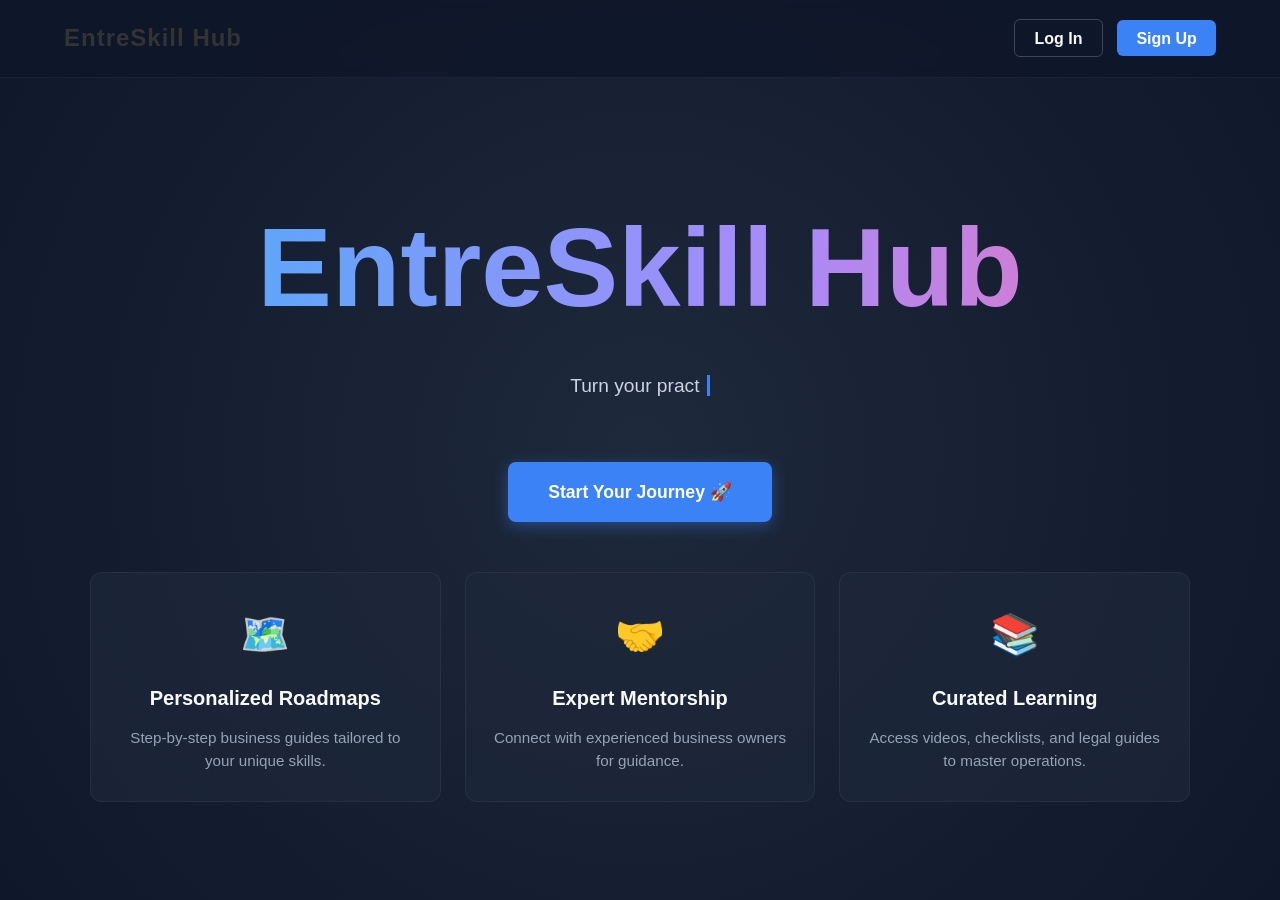
==== commit ef60c02a: "Added roles" ====
--- a/index.html
+++ b/index.html
@@ -14,39 +14,35 @@
             <a href="auth.html" class="nav-btn login-btn">Log In</a>
             <a href="register.html" class="nav-btn signup-btn">Sign Up</a>
         </div>
-        
     </nav>
 
     <header class="hero">
         <div class="hero-content">
             <h1 class="animated-title">EntreSkill Hub</h1>
-            <p class="tagline">Turn your practical skills into a thriving micro-business with structured roadmaps and expert mentorship.</p>
-            <div class="cta-buttons">
-                <a href="register.html" class="btn btn-primary">Start Your Journey</a>
-                
+            <p class="tagline"></p> <div class="cta-buttons">
+                <a href="register.html" class="btn btn-primary">Start Your Journey 🚀</a>
+            </div>
         </div>
-    </header>
 
-    <section id="features" class="features-section">
-        <h2>Why Choose EntreSkill Hub?</h2>
         <div class="feature-grid">
             <div class="feature-card">
-                <div class="icon">🚀</div>
+                <div class="icon">🗺️</div>
                 <h3>Personalized Roadmaps</h3>
-                <p>Step-by-step business guides tailored to your unique skills, from tailoring to digital services.</p>
+                <p>Step-by-step business guides tailored to your unique skills.</p>
             </div>
             <div class="feature-card">
                 <div class="icon">🤝</div>
                 <h3>Expert Mentorship</h3>
-                <p>Connect with experienced business owners who can guide you through the tough spots.</p>
+                <p>Connect with experienced business owners for guidance.</p>
             </div>
             <div class="feature-card">
                 <div class="icon">📚</div>
                 <h3>Curated Learning</h3>
-                <p>Access videos, checklists, and legal guides to master marketing, finance, and operations.</p>
+                <p>Access videos, checklists, and legal guides to master operations.</p>
             </div>
         </div>
-    </section>
+    </header>
+
     <script src="global.js" defer></script>
     <script src="landing.js" defer></script>
 </body>
--- a/style.css
+++ b/style.css
@@ -381,16 +381,16 @@
 body.dark-mode .btn-outline { background: transparent; color: #60a5fa; border-color: #60a5fa; }
 body.dark-mode .btn-outline:hover { background: rgba(96, 165, 250, 0.1); }
 
-/* =========================================
-   LANDING PAGE STYLES 
+//* =========================================
+   LANDING PAGE STYLES (SINGLE SCREEN NO-SCROLL)
    ========================================= */
 .landing-page {
     margin: 0;
     padding: 0;
     font-family: 'Segoe UI', Tahoma, Geneva, Verdana, sans-serif;
-    background-color: #0f172a; /* Deep modern dark blue */
+    background-color: #0f172a;
     color: #f8fafc;
-    scroll-behavior: smooth;
+    overflow-x: hidden;
 }
 
 /* Navbar */
@@ -398,7 +398,7 @@
     display: flex;
     justify-content: space-between;
     align-items: center;
-    padding: 1.5rem 5%;
+    padding: 1.2rem 5%;
     background: rgba(15, 23, 42, 0.9);
     backdrop-filter: blur(10px);
     position: fixed;
@@ -408,135 +408,140 @@
     z-index: 1000;
     border-bottom: 1px solid rgba(255,255,255,0.05);
 }
-.landing-page .logo {
-    font-size: 1.5rem;
-    font-weight: 800;
-    letter-spacing: 1px;
-}
-.landing-page .nav-btn {
-    text-decoration: none;
-    padding: 0.6rem 1.2rem;
-    border-radius: 6px;
-    font-weight: bold;
-    margin-left: 10px;
-    transition: all 0.3s ease;
-}
-.landing-page .login-btn {
-    color: #f8fafc;
-    border: 1px solid rgba(255,255,255,0.2);
-}
+.landing-page .logo { font-size: 1.5rem; font-weight: 800; letter-spacing: 1px; }
+.landing-page .nav-btn { text-decoration: none; padding: 0.6rem 1.2rem; border-radius: 6px; font-weight: bold; margin-left: 10px; transition: all 0.3s ease; }
+.landing-page .login-btn { color: #f8fafc; border: 1px solid rgba(255,255,255,0.2); }
 .landing-page .login-btn:hover { background: rgba(255,255,255,0.1); }
-.landing-page .signup-btn {
-    background: #3b82f6; /* Bright Blue */
-    color: white;
-}
+.landing-page .signup-btn { background: #3b82f6; color: white; }
 .landing-page .signup-btn:hover { background: #2563eb; }
 
-/* Hero Section */
+/* Hero Section (Fits everything) */
 .landing-page .hero {
-    height: 100vh;
+    min-height: 100vh; /* Changed to min-height so it doesn't chop off the title! */
+    width: 100%;
     display: flex;
     flex-direction: column;
     justify-content: center;
     align-items: center;
     text-align: center;
-    padding: 0 20px;
+    padding-top: 120px; /* Pushes content safely below the fixed navbar */
+    padding-bottom: 40px;
+    box-sizing: border-box;
     background: radial-gradient(circle at center, #1e293b 0%, #0f172a 100%);
 }
+
+.landing-page .hero-content {
+    display: flex;
+    flex-direction: column;
+    align-items: center;
+}
+
+/* Big Title */
 .landing-page .animated-title {
-    font-size: 5rem;
+    font-size: 7rem; 
+    margin-top: 0;
     margin-bottom: 15px;
-    /* This creates the animated gradient text effect */
     background: linear-gradient(90deg, #60a5fa, #a78bfa, #f472b6, #60a5fa);
     -webkit-background-clip: text;
     -webkit-text-fill-color: transparent;
     background-size: 200% auto;
     animation: textShine 4s linear infinite;
 }
+
+/* Typing Tagline */
 .landing-page .tagline {
-    font-size: 1.3rem;
+    font-size: 1.2rem;
     color: #cbd5e1;
-    max-width: 600px;
-    margin-bottom: 40px;
-    line-height: 1.6;
-    opacity: 0;
-    transform: translateY(20px);
-    animation: fadeUp 1s ease forwards 0.5s;
-}
+    max-width: 700px;
+    margin-bottom: 30px;
+    line-height: 1.5;
+    min-height: 60px; /* Reserves space so nothing jumps while typing */
+}
+.typing-cursor { border-right: 3px solid #3b82f6; padding-right: 2px; animation: blinkCursor 0.7s steps(2, start) infinite; }
+
+/* Start Your Journey Button */
 .landing-page .cta-buttons {
+    margin-bottom: 50px; /* Space between button and boxes */
     opacity: 0;
     transform: translateY(20px);
     animation: fadeUp 1s ease forwards 0.8s;
 }
-.landing-page .btn {
-    display: inline-block;
+.landing-page .btn-primary {
+    background: #3b82f6;
+    color: white;
     text-decoration: none;
     padding: 1rem 2.5rem;
     border-radius: 8px;
     font-size: 1.1rem;
     font-weight: 600;
-    margin: 0 10px;
+    box-shadow: 0 4px 15px rgba(59, 130, 246, 0.4);
     transition: transform 0.2s, box-shadow 0.2s;
-}
-.landing-page .btn-primary {
-    background: #3b82f6;
-    color: white;
-    box-shadow: 0 4px 15px rgba(59, 130, 246, 0.4);
-}
-.landing-page .btn-primary:hover {
-    transform: translateY(-3px);
-    box-shadow: 0 6px 20px rgba(59, 130, 246, 0.6);
-}
-.landing-page .btn-secondary {
-    background: #1e293b;
-    color: white;
-    border: 1px solid rgba(255,255,255,0.1);
-}
-.landing-page .btn-secondary:hover { background: #334155; }
-
-/* Features Section */
-.landing-page .features-section {
-    padding: 6rem 5%;
-    text-align: center;
-}
-.landing-page .features-section h2 {
-    font-size: 2.5rem;
-    margin-bottom: 3rem;
-}
+    display: inline-block;
+}
+.landing-page .btn-primary:hover { transform: translateY(-3px); box-shadow: 0 6px 20px rgba(59, 130, 246, 0.6); }
+
+/* Horizontal Feature Grid */
 .landing-page .feature-grid {
-    display: grid;
-    grid-template-columns: repeat(auto-fit, minmax(300px, 1fr));
-    gap: 2rem;
-    max-width: 1200px;
-    margin: 0 auto;
+    display: flex;
+    flex-direction: row; /* Horizontal layout! */
+    justify-content: center;
+    flex-wrap: wrap; /* Keeps it responsive on smaller screens */
+    gap: 1.5rem;
+    width: 90%;
+    max-width: 1100px;
 }
 .landing-page .feature-card {
-    background: #1e293b;
-    padding: 2.5rem 2rem;
+    flex: 1 1 250px; 
+    background: rgba(30, 41, 59, 0.7);
+    padding: 1.8rem 1.5rem;
     border-radius: 12px;
     border: 1px solid rgba(255,255,255,0.05);
     transition: transform 0.3s, box-shadow 0.3s;
-    opacity: 0; /* Hidden initially for JS animation */
+    opacity: 0;
     transform: translateY(30px);
 }
-.landing-page .feature-card.visible {
-    opacity: 1;
-    transform: translateY(0);
-    transition: all 0.8s ease;
-}
-.landing-page .feature-card:hover {
-    transform: translateY(-8px);
-    box-shadow: 0 15px 30px rgba(0,0,0,0.4);
-}
-.landing-page .feature-card .icon { font-size: 3.5rem; margin-bottom: 1rem; }
-.landing-page .feature-card h3 { font-size: 1.5rem; margin-bottom: 1rem; color: #f8fafc; }
-.landing-page .feature-card p { color: #94a3b8; line-height: 1.6; font-size: 1.05rem; }
+.landing-page .feature-card.visible { opacity: 1; transform: translateY(0); transition: all 0.8s ease; }
+.landing-page .feature-card:hover { transform: translateY(-8px); box-shadow: 0 15px 30px rgba(0,0,0,0.4); background: rgba(30, 41, 59, 1); }
+.landing-page .feature-card .icon { font-size: 2.5rem; margin-bottom: 1rem; }
+.landing-page .feature-card h3 { font-size: 1.25rem; margin-bottom: 0.8rem; color: #f8fafc; }
+.landing-page .feature-card p { color: #94a3b8; line-height: 1.5; font-size: 0.95rem; margin: 0;}
 
 /* Animation Keyframes */
-@keyframes textShine {
-    to { background-position: 200% center; }
-}
-@keyframes fadeUp {
-    to { opacity: 1; transform: translateY(0); }
-}
-
+@keyframes textShine { to { background-position: 200% center; } }
+@keyframes fadeUp { to { opacity: 1; transform: translateY(0); } }
+@keyframes blinkCursor { to { border-color: transparent; } }
+
+/* ==========================================
+   📱 MOBILE RESPONSIVENESS (PHONES)
+   ========================================== */
+@media (max-width: 768px) {
+    /* 1. Shrink the giant glowing title so it fits on one line */
+    .landing-page h1 {
+        font-size: 3rem; 
+        line-height: 1.2;
+        margin-bottom: 10px;
+    }
+
+    /* 2. Slightly shrink the typewriter text and give it room to wrap */
+    .landing-page .tagline {
+        font-size: 1.1rem;
+        padding: 0 15px;
+        min-height: 100px; /* Prevents the button from jumping as text types */
+    }
+
+    /* 3. Adjust the spacing of the stacked feature cards */
+    .landing-page .feature-grid {
+        gap: 1.5rem;
+        padding: 0 10px;
+    }
+
+    .landing-page .feature-card {
+        padding: 1.5rem; /* Slightly less padding inside the cards for mobile */
+    }
+
+    /* 4. Optional: Make the Start Journey button wider on phones */
+    .landing-page .btn {
+        width: 100%;
+        max-width: 280px;
+    }
+}
